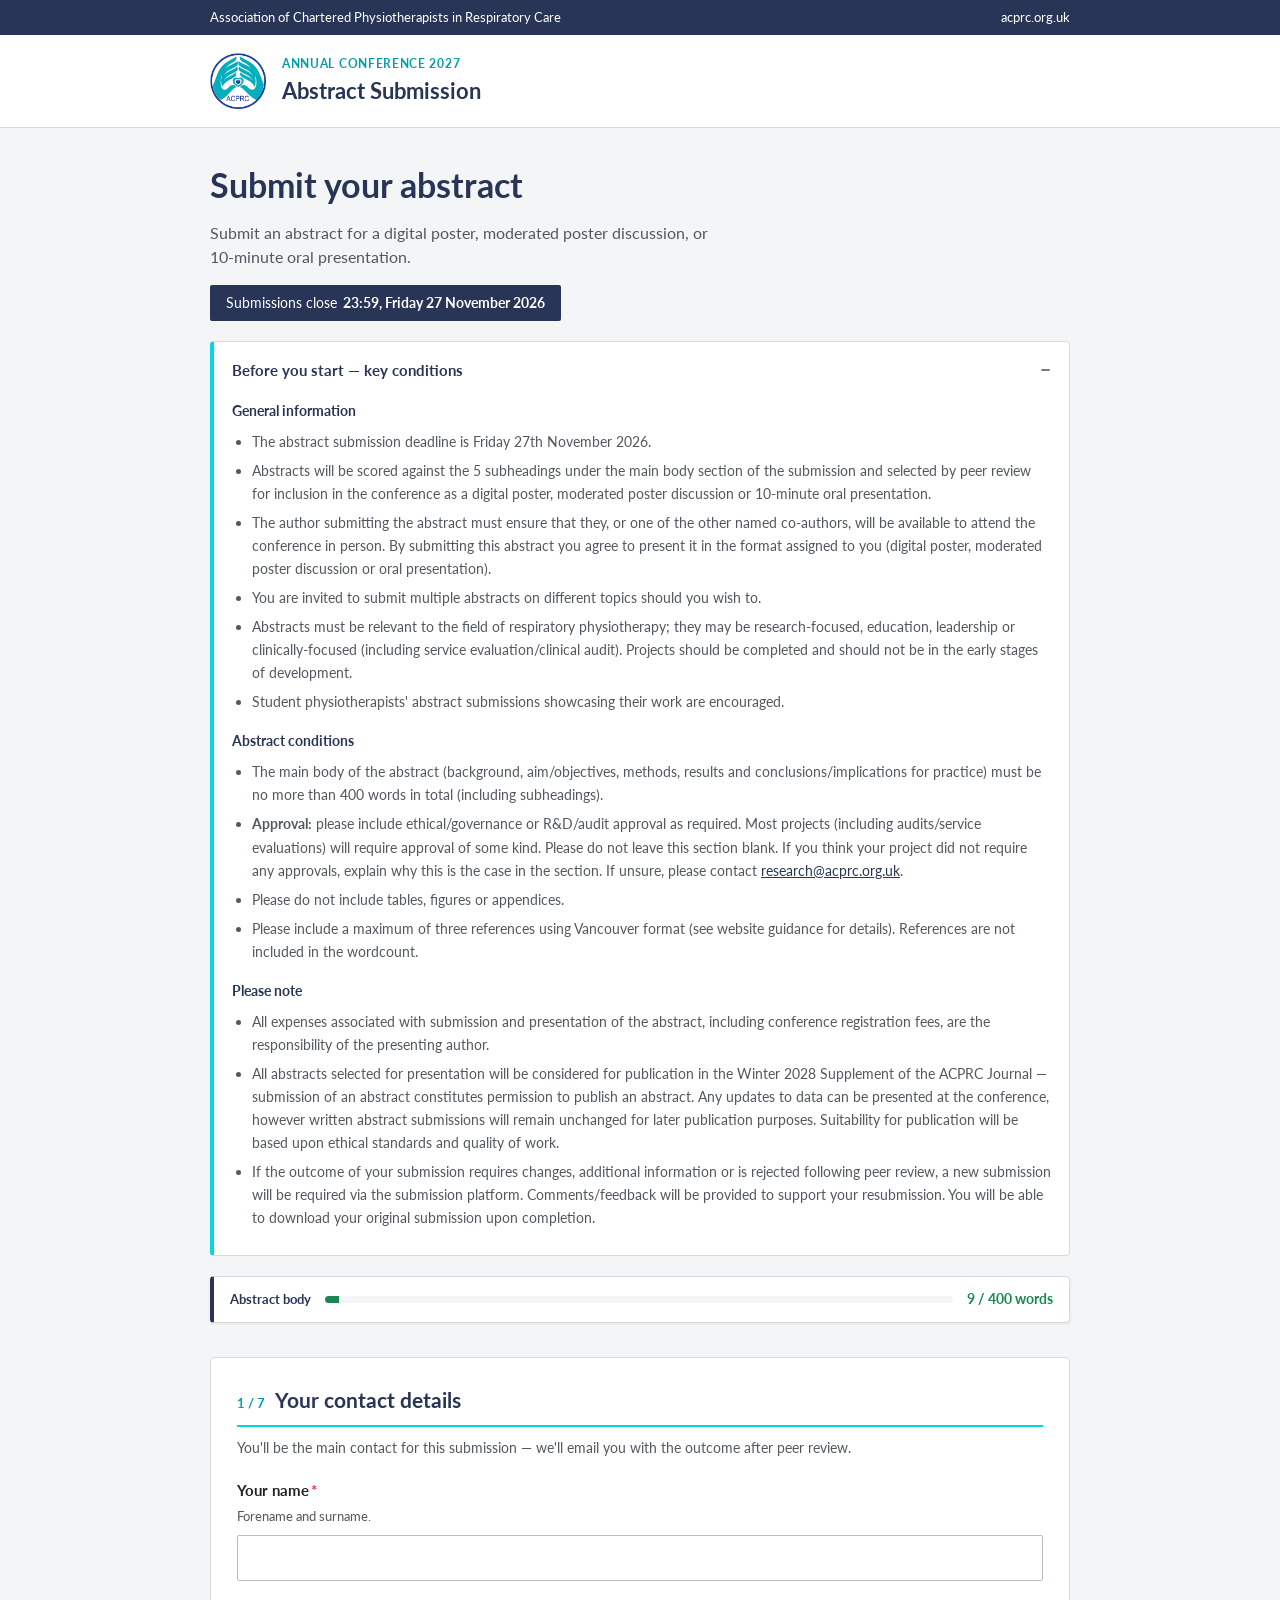
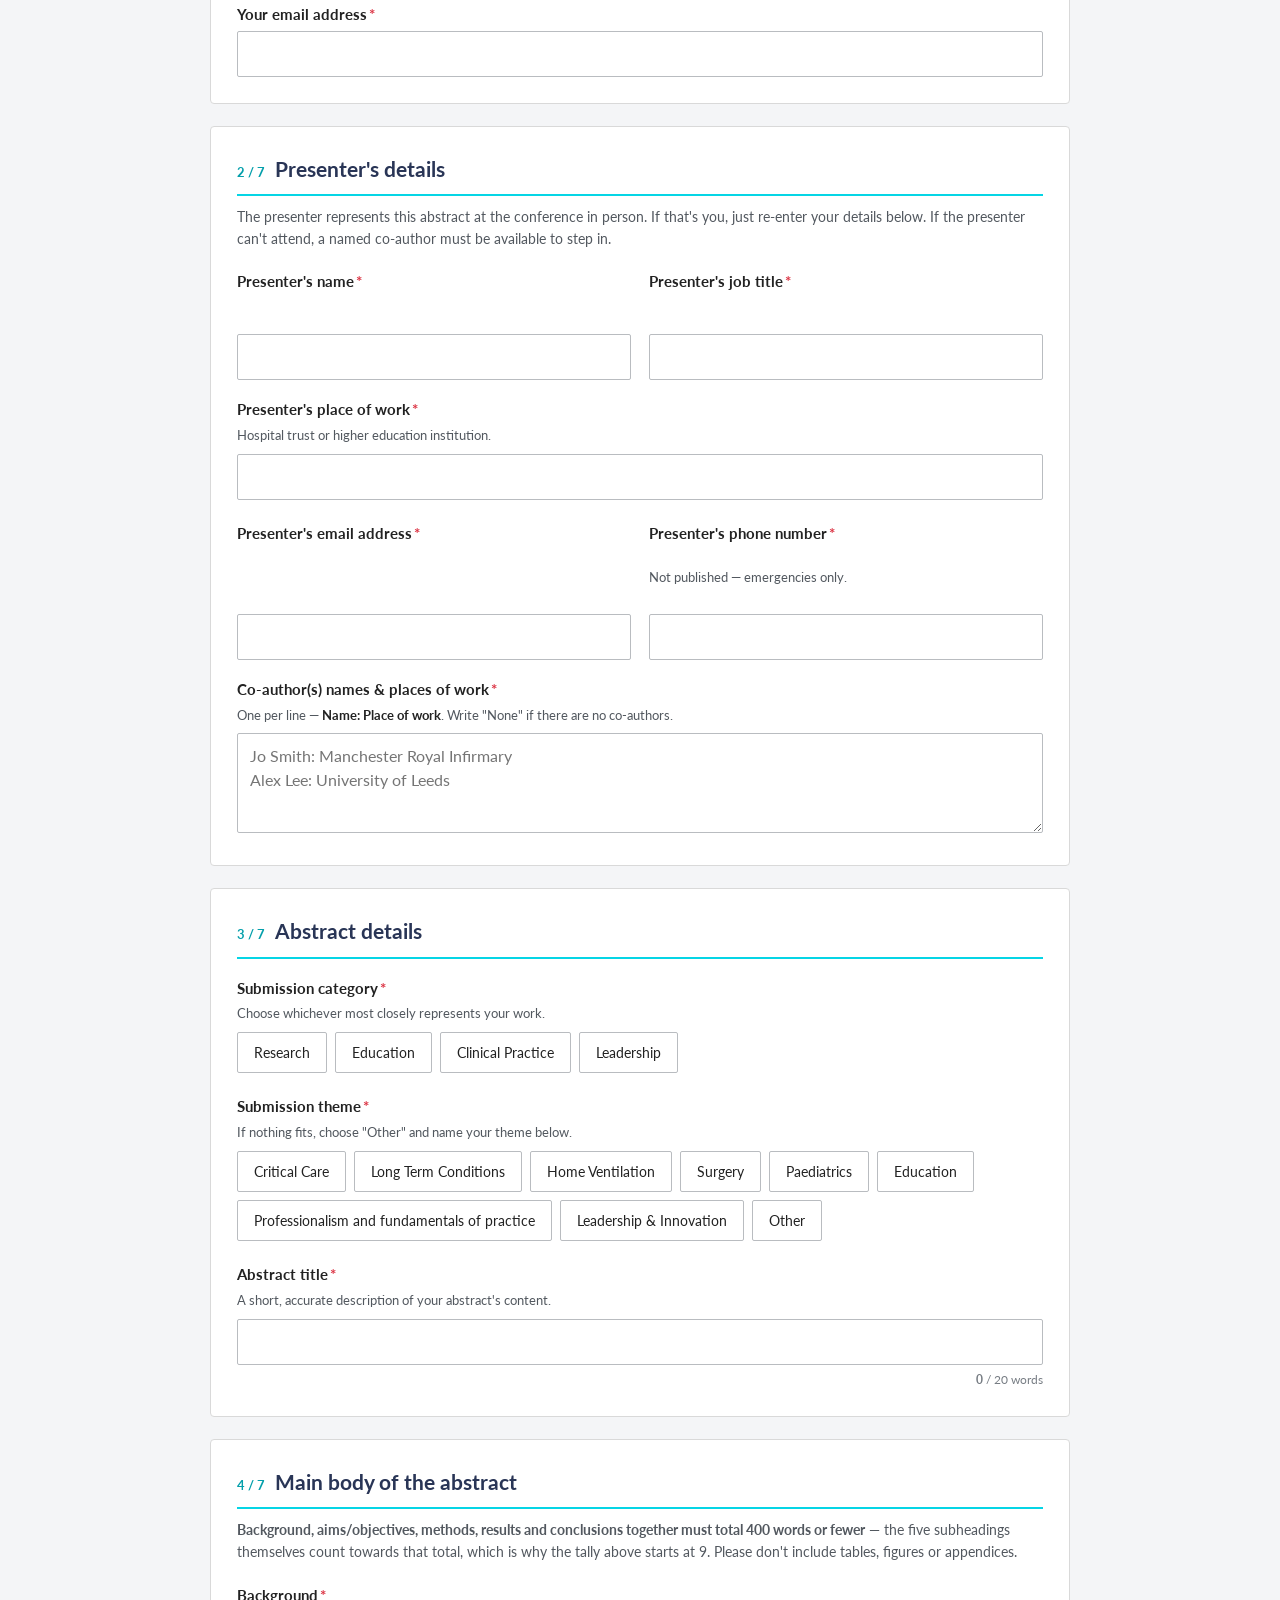
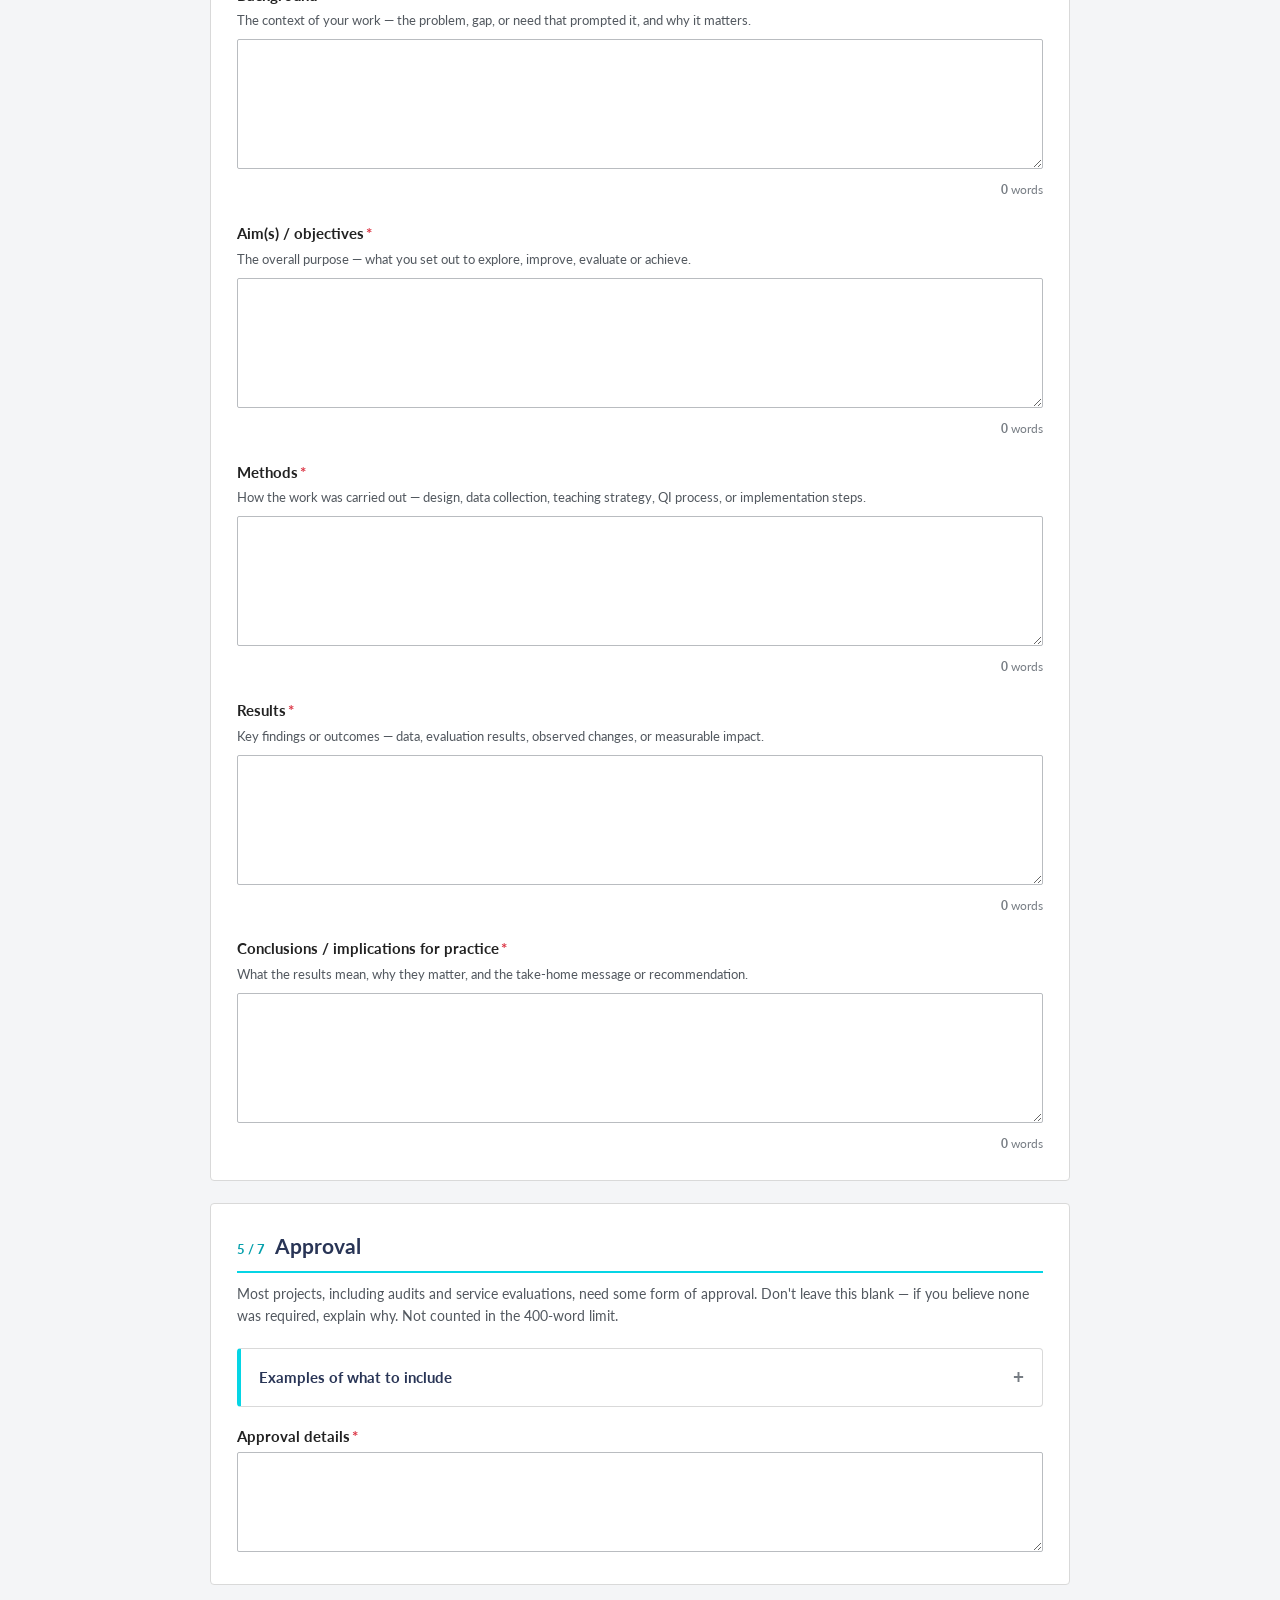
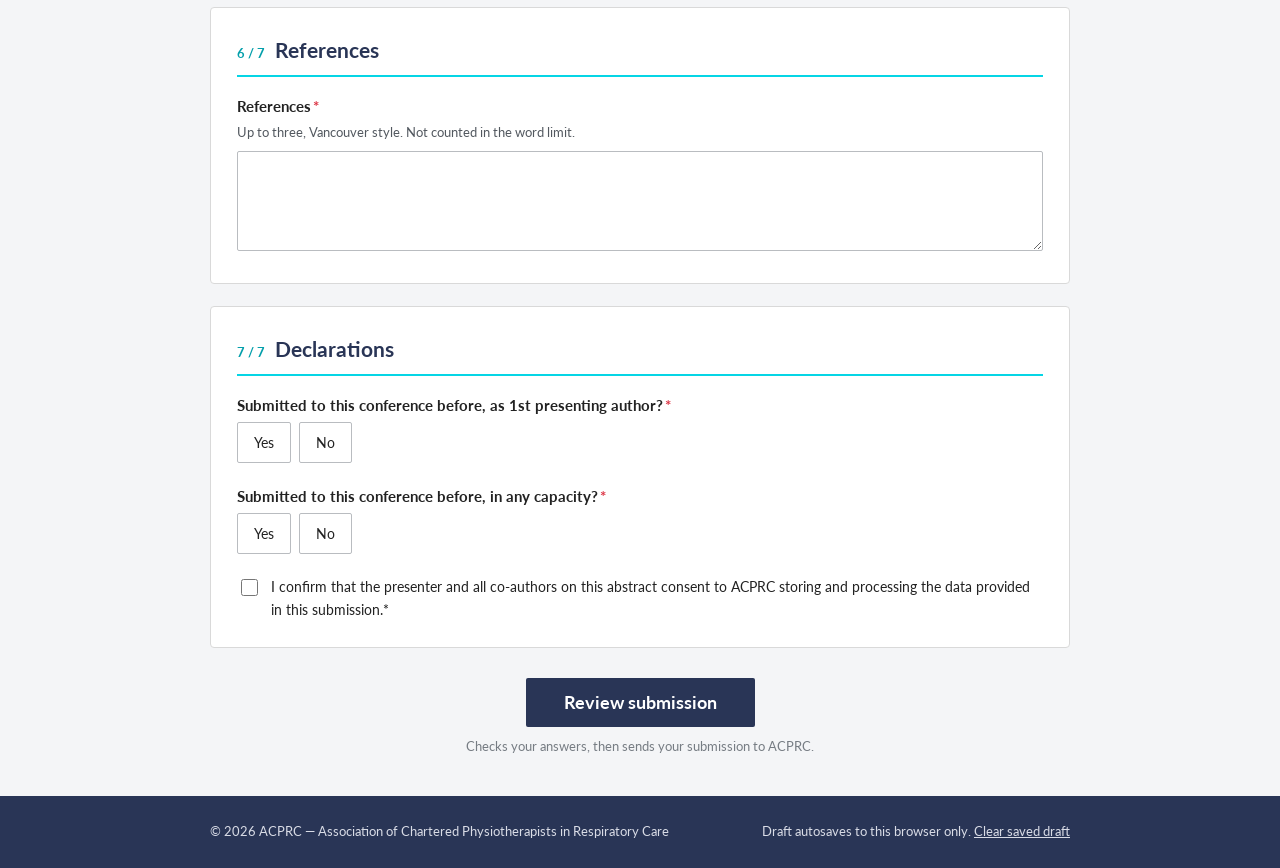
==== abstract/index.html @ 7d9727ee "Add multi-type submissions: award nominations alongside abstracts The committee decided to pilot the" ====
<!doctype html>
<html lang="en-GB">
<head>
  <meta charset="utf-8">
  <meta name="viewport" content="width=device-width, initial-scale=1">
  <title>Abstract Submission — ACPRC Annual Conference 2027</title>
  <meta name="description" content="Submit an abstract for the ACPRC Annual Conference 2027.">
  <link rel="icon" type="image/png" sizes="32x32" href="../assets/favicon-32.png">
  <link rel="icon" type="image/png" sizes="16x16" href="../assets/favicon-16.png">
  <link rel="preconnect" href="https://fonts.googleapis.com">
  <link rel="preconnect" href="https://fonts.gstatic.com" crossorigin>
  <link href="https://fonts.googleapis.com/css2?family=Lato:ital,wght@0,400;0,700;0,900;1,400&display=swap" rel="stylesheet">
  <link rel="stylesheet" href="../css/style.css">
</head>
<body>
  <a class="skip-link" href="#main">Skip to form</a>

  <div class="site-header__bar">
    <div class="site-header__bar-inner">
      <span>Association of Chartered Physiotherapists in Respiratory Care</span>
      <a href="https://www.acprc.org.uk/annual-conference/submission-details/abstract-submission/">acprc.org.uk</a>
    </div>
  </div>

  <header class="site-header">
    <div class="site-header-inner">
      <img src="../assets/logo.png" alt="ACPRC logo" width="56" height="56">
      <div class="site-header-titles">
        <p class="eyebrow">Annual Conference 2027</p>
        <h1>Abstract Submission</h1>
      </div>
    </div>
  </header>

  <main id="main">
    <div class="wrap">

      <div class="intro">
        <h2>Submit your abstract</h2>
        <p>Submit an abstract for a digital poster, moderated poster discussion, or 10‑minute oral presentation.</p>
        <span class="deadline-pill">Submissions close <b>23:59, Friday 27 November 2026</b></span>

        <details class="guidance" open>
          <summary>Before you start — key conditions</summary>
          <div class="guidance-body">
            <h4>General information</h4>
            <ul>
              <li>The abstract submission deadline is Friday 27th November 2026.</li>
              <li>Abstracts will be scored against the 5 subheadings under the main body section of the submission and selected by peer review for inclusion in the conference as a digital poster, moderated poster discussion or 10-minute oral presentation.</li>
              <li>The author submitting the abstract must ensure that they, or one of the other named co-authors, will be available to attend the conference in person. By submitting this abstract you agree to present it in the format assigned to you (digital poster, moderated poster discussion or oral presentation).</li>
              <li>You are invited to submit multiple abstracts on different topics should you wish to.</li>
              <li>Abstracts must be relevant to the field of respiratory physiotherapy; they may be research-focused, education, leadership or clinically-focused (including service evaluation/clinical audit). Projects should be completed and should not be in the early stages of development.</li>
              <li>Student physiotherapists' abstract submissions showcasing their work are encouraged.</li>
            </ul>

            <h4>Abstract conditions</h4>
            <ul>
              <li>The main body of the abstract (background, aim/objectives, methods, results and conclusions/implications for practice) must be no more than 400 words in total (including subheadings).</li>
              <li><strong>Approval:</strong> please include ethical/governance or R&amp;D/audit approval as required. Most projects (including audits/service evaluations) will require approval of some kind. Please do not leave this section blank. If you think your project did not require any approvals, explain why this is the case in the section. If unsure, please contact <a href="mailto:research@acprc.org.uk">research@acprc.org.uk</a>.</li>
              <li>Please do not include tables, figures or appendices.</li>
              <li>Please include a maximum of three references using Vancouver format (see website guidance for details). References are not included in the wordcount.</li>
            </ul>

            <h4>Please note</h4>
            <ul>
              <li>All expenses associated with submission and presentation of the abstract, including conference registration fees, are the responsibility of the presenting author.</li>
              <li>All abstracts selected for presentation will be considered for publication in the Winter 2028 Supplement of the ACPRC Journal — submission of an abstract constitutes permission to publish an abstract. Any updates to data can be presented at the conference, however written abstract submissions will remain unchanged for later publication purposes. Suitability for publication will be based upon ethical standards and quality of work.</li>
              <li>If the outcome of your submission requires changes, additional information or is rejected following peer review, a new submission will be required via the submission platform. Comments/feedback will be provided to support your resubmission. You will be able to download your original submission upon completion.</li>
            </ul>
          </div>
        </details>
      </div>

      <div class="budget-bar">
        <div class="budget-inner">
          <span class="budget-label">Abstract body</span>
          <div class="budget-track"><div class="budget-fill" id="budgetFill"></div></div>
          <span class="budget-count" id="budgetCount">0 / 400 words</span>
        </div>
      </div>

      <div class="form-error-banner" id="errorBanner">Please check the highlighted fields below before submitting.</div>

      <form id="abstractForm" novalidate>

        <div class="hp-field" aria-hidden="true">
          <label for="hp_website">Leave this field blank</label>
          <input type="text" id="hp_website" name="hp_website" tabindex="-1" autocomplete="off">
        </div>

        <!-- 1: Contact -->
        <section class="card">
          <div class="section-head"><span class="section-num">1 / 7</span><h2>Your contact details</h2></div>
          <p class="section-intro">You'll be the main contact for this submission — we'll email you with the outcome after peer review.</p>

          <div class="field">
            <label class="q" for="your_name">Your name<span class="req">*</span></label>
            <p class="hint">Forename and surname.</p>
            <input type="text" id="your_name" name="your_name" required autocomplete="name">
            <p class="err-msg">Enter your name.</p>
          </div>

          <div class="field">
            <label class="q" for="your_email">Your email address<span class="req">*</span></label>
            <input type="email" id="your_email" name="your_email" required autocomplete="email">
            <p class="err-msg">Enter a valid email address.</p>
          </div>

        </section>

        <!-- 2: Presenter -->
        <section class="card">
          <div class="section-head"><span class="section-num">2 / 7</span><h2>Presenter's details</h2></div>
          <p class="section-intro">The presenter represents this abstract at the conference in person. If that's you, just re-enter your details below. If the presenter can't attend, a named co-author must be available to step in.</p>

          <div class="field-row">
            <div class="field">
              <label class="q" for="presenter_name">Presenter's name<span class="req">*</span></label>
              <input type="text" id="presenter_name" name="presenter_name" required>
              <p class="err-msg">Enter the presenter's name.</p>
            </div>
            <div class="field">
              <label class="q" for="presenter_job_title">Presenter's job title<span class="req">*</span></label>
              <input type="text" id="presenter_job_title" name="presenter_job_title" required>
              <p class="err-msg">Enter a job title.</p>
            </div>
          </div>

          <div class="field">
            <label class="q" for="presenter_workplace">Presenter's place of work<span class="req">*</span></label>
            <p class="hint">Hospital trust or higher education institution.</p>
            <input type="text" id="presenter_workplace" name="presenter_workplace" required>
            <p class="err-msg">Enter a place of work.</p>
          </div>

          <div class="field-row">
            <div class="field">
              <label class="q" for="presenter_email">Presenter's email address<span class="req">*</span></label>
              <input type="email" id="presenter_email" name="presenter_email" required>
              <p class="err-msg">Enter a valid email address.</p>
            </div>
            <div class="field">
              <label class="q" for="presenter_phone">Presenter's phone number<span class="req">*</span></label>
              <p class="hint">Not published — emergencies only.</p>
              <input type="tel" id="presenter_phone" name="presenter_phone" required>
              <p class="err-msg">Enter a phone number.</p>
            </div>
          </div>

          <div class="field">
            <label class="q" for="co_authors">Co-author(s) names &amp; places of work<span class="req">*</span></label>
            <p class="hint">One per line — <em>Name: Place of work</em>. Write "None" if there are no co-authors.</p>
            <textarea id="co_authors" name="co_authors" required placeholder="Jo Smith: Manchester Royal Infirmary&#10;Alex Lee: University of Leeds"></textarea>
            <p class="err-msg">List co-authors, or write "None".</p>
          </div>
        </section>

        <!-- 3: Abstract details -->
        <section class="card">
          <div class="section-head"><span class="section-num">3 / 7</span><h2>Abstract details</h2></div>

          <div class="field">
            <label class="q">Submission category<span class="req">*</span></label>
            <p class="hint">Choose whichever most closely represents your work.</p>
            <div class="chip-grid" id="categoryGroup" role="radiogroup"></div>
            <p class="err-msg">Choose a category.</p>
          </div>

          <div class="field">
            <label class="q">Submission theme<span class="req">*</span></label>
            <p class="hint">If nothing fits, choose "Other" and name your theme below.</p>
            <div class="chip-grid" id="themeGroup" role="radiogroup"></div>
            <p class="err-msg">Choose a theme.</p>
          </div>

          <div class="field" id="otherThemeField" hidden>
            <label class="q" for="other_theme">Other theme<span class="req">*</span></label>
            <p class="hint">One or two words describing the relevant theme.</p>
            <input type="text" id="other_theme" name="other_theme">
            <p class="err-msg">Name the theme.</p>
          </div>

          <div class="field">
            <label class="q" for="abstract_title">Abstract title<span class="req">*</span></label>
            <p class="hint">A short, accurate description of your abstract's content.</p>
            <input type="text" id="abstract_title" name="abstract_title" required>
            <div class="counter-row"><span></span><span><span class="n" id="titleCount">0</span> / 20 words</span></div>
            <p class="err-msg">Enter a title of 20 words or fewer.</p>
          </div>
        </section>

        <!-- 4: Main body -->
        <section class="card">
          <div class="section-head"><span class="section-num">4 / 7</span><h2>Main body of the abstract</h2></div>
          <p class="section-intro"><strong>Background, aims/objectives, methods, results and conclusions together must total 400 words or fewer</strong> — the five subheadings themselves count towards that total, which is why the tally above starts at 9. Please don't include tables, figures or appendices.</p>

          <div class="field">
            <label class="q" for="background">Background<span class="req">*</span></label>
            <p class="hint">The context of your work — the problem, gap, or need that prompted it, and why it matters.</p>
            <textarea class="long body-field" id="background" name="background" required></textarea>
            <div class="counter-row"><span></span><span><span class="n" id="count_background">0</span> words</span></div>
            <p class="err-msg">Enter some background.</p>
          </div>

          <div class="field">
            <label class="q" for="aims">Aim(s) / objectives<span class="req">*</span></label>
            <p class="hint">The overall purpose — what you set out to explore, improve, evaluate or achieve.</p>
            <textarea class="long body-field" id="aims" name="aims" required></textarea>
            <div class="counter-row"><span></span><span><span class="n" id="count_aims">0</span> words</span></div>
            <p class="err-msg">Enter your aims or objectives.</p>
          </div>

          <div class="field">
            <label class="q" for="methods">Methods<span class="req">*</span></label>
            <p class="hint">How the work was carried out — design, data collection, teaching strategy, QI process, or implementation steps.</p>
            <textarea class="long body-field" id="methods" name="methods" required></textarea>
            <div class="counter-row"><span></span><span><span class="n" id="count_methods">0</span> words</span></div>
            <p class="err-msg">Describe your methods.</p>
          </div>

          <div class="field">
            <label class="q" for="results">Results<span class="req">*</span></label>
            <p class="hint">Key findings or outcomes — data, evaluation results, observed changes, or measurable impact.</p>
            <textarea class="long body-field" id="results" name="results" required></textarea>
            <div class="counter-row"><span></span><span><span class="n" id="count_results">0</span> words</span></div>
            <p class="err-msg">Enter your results.</p>
          </div>

          <div class="field">
            <label class="q" for="conclusions">Conclusions / implications for practice<span class="req">*</span></label>
            <p class="hint">What the results mean, why they matter, and the take-home message or recommendation.</p>
            <textarea class="long body-field" id="conclusions" name="conclusions" required></textarea>
            <div class="counter-row"><span></span><span><span class="n" id="count_conclusions">0</span> words</span></div>
            <p class="err-msg">Enter your conclusions.</p>
          </div>
        </section>

        <!-- 5: Approval -->
        <section class="card">
          <div class="section-head"><span class="section-num">5 / 7</span><h2>Approval</h2></div>
          <p class="section-intro">Most projects, including audits and service evaluations, need some form of approval. Don't leave this blank — if you believe none was required, explain why. Not counted in the 400-word limit.</p>

          <details class="guidance" style="margin-bottom:18px;">
            <summary>Examples of what to include</summary>
            <div class="guidance-body">
              <p><strong>Ethical / governance:</strong> name the approving committee or institution, the approval reference number, and the date — e.g. "Ethical approval was obtained from [Committee/Institution], approval number [XXXX], on [DD/MM/YYYY]."</p>
              <p><strong>R&amp;D / audit:</strong> name the NHS Trust or R&amp;D/audit department, registration reference, and date — e.g. "This project was registered with [Trust/Department], registration number [XXXX], on [DD/MM/YYYY]."</p>
              <p><strong>Other / none required:</strong> describe whatever approval or registration was in place, or explain why none was needed.</p>
            </div>
          </details>

          <div class="field">
            <label class="q" for="approval_details">Approval details<span class="req">*</span></label>
            <textarea id="approval_details" name="approval_details" required></textarea>
            <p class="err-msg">Enter approval details, or explain why none was required.</p>
          </div>
        </section>

        <!-- 6: References -->
        <section class="card">
          <div class="section-head"><span class="section-num">6 / 7</span><h2>References</h2></div>
          <div class="field">
            <label class="q" for="references">References<span class="req">*</span></label>
            <p class="hint">Up to three, Vancouver style. Not counted in the word limit.</p>
            <textarea id="references" name="references" required></textarea>
            <p class="err-msg">Add at least one reference, or write "None".</p>
          </div>
        </section>

        <!-- 7: Declarations -->
        <section class="card">
          <div class="section-head"><span class="section-num">7 / 7</span><h2>Declarations</h2></div>

          <div class="field">
            <label class="q">Submitted to this conference before, as 1st presenting author?<span class="req">*</span></label>
            <div class="yn-row chip-grid" id="prevFirstAuthorGroup" role="radiogroup"></div>
            <p class="err-msg">Choose an answer.</p>
          </div>

          <div class="field">
            <label class="q">Submitted to this conference before, in any capacity?<span class="req">*</span></label>
            <div class="yn-row chip-grid" id="prevAnyGroup" role="radiogroup"></div>
            <p class="err-msg">Choose an answer.</p>
          </div>

          <div class="field">
            <label class="check" for="consent">
              <input type="checkbox" id="consent" name="consent" required>
              <span>I confirm that the presenter and all co-authors on this abstract consent to ACPRC storing and processing the data provided in this submission.<span class="req">*</span></span>
            </label>
            <p class="err-msg">Consent is required to submit.</p>
          </div>
        </section>

        <div class="submit-zone">
          <button type="submit" class="submit">Review submission</button>
          <p class="submit-note">Checks your answers, then sends your submission to ACPRC.</p>
        </div>
      </form>

      <div class="confirm" id="confirmPanel">
        <h2>Submitted</h2>
        <p>Thank you — your abstract has been submitted. ACPRC will email you with the outcome after peer review.</p>
        <dl id="confirmSummary"></dl>
      </div>

    </div>
  </main>

  <footer class="site-footer">
    <div class="site-footer-inner">
      <span>&copy; <span id="year"></span> ACPRC — Association of Chartered Physiotherapists in Respiratory Care</span>
      <span>Draft autosaves to this browser only. <button type="button" class="reset-link" id="clearDraft">Clear saved draft</button></span>
    </div>
  </footer>

  <div class="toast" id="toast">Draft saved</div>

  <script>document.getElementById("year").textContent = new Date().getFullYear();</script>
  <script type="module" src="../js/abstract-form.js"></script>
</body>
</html>
---- css/style.css ----
/* ==========================================================================
   ACPRC Abstract Submission — stylesheet
   Brand tokens taken from acprc.org.uk (main.min.css): navy #293556,
   cyan accent #05d5e5, Lato typeface, sharp 2px corners.
   ========================================================================== */

:root {
  --navy: #293556;
  --navy-dark: #1b2238;
  --cyan: #05d5e5;
  --cyan-dark: #049fab;
  --cyan-light: #5ce4ee;

  --ink: #222222;
  --ink-soft: #52585f;
  --ink-faint: #767c83;
  --border: #d9d9d9;
  --border-strong: #b9bcc0;
  --bg: #ffffff;
  --bg-tint: #f4f5f7;

  --danger: #dc3545;
  --danger-bg: #fbeaec;
  --warning: #a97300;
  --warning-bg: #fff6e0;
  --success: #198754;
  --success-bg: #e9f6ee;

  --radius: 2px;
  --radius-lg: 4px;
  --font: "Lato", -apple-system, BlinkMacSystemFont, "Segoe UI", Arial, sans-serif;
}

*,
*::before,
*::after {
  box-sizing: border-box;
}

html {
  color-scheme: light;
}

body {
  margin: 0;
  background: var(--bg-tint);
  color: var(--ink);
  font-family: var(--font);
  font-size: 16px;
  line-height: 1.5;
  -webkit-font-smoothing: antialiased;
}

img {
  max-width: 100%;
  display: block;
}

a {
  color: var(--navy);
}

.visually-hidden {
  position: absolute;
  width: 1px;
  height: 1px;
  overflow: hidden;
  clip: rect(0 0 0 0);
  white-space: nowrap;
}

[hidden] {
  display: none !important;
}

/* ---------- Skip link ---------- */
.skip-link {
  position: absolute;
  left: -999px;
  top: 0;
  background: var(--navy);
  color: #fff;
  padding: 10px 16px;
  z-index: 100;
}
.skip-link:focus {
  left: 8px;
  top: 8px;
}

/* ---------- Header (mirrors acprc.org.uk header bar + navbar) ---------- */
.site-header__bar {
  background: var(--navy);
  color: #fff;
}
.site-header__bar-inner {
  max-width: 900px;
  margin: 0 auto;
  padding: 8px 20px;
  display: flex;
  justify-content: space-between;
  align-items: center;
  font-size: 0.8rem;
}
.site-header__bar a {
  color: #fff;
  text-decoration: none;
}
.site-header__bar a:hover {
  text-decoration: underline;
}

.site-header {
  background: var(--bg);
  border-bottom: 1px solid var(--border);
}
.site-header-inner {
  max-width: 900px;
  margin: 0 auto;
  padding: 18px 20px;
  display: flex;
  align-items: center;
  gap: 16px;
}
.site-header-inner img {
  width: 56px;
  height: 56px;
  flex: 0 0 auto;
}
.site-header-titles p.eyebrow {
  margin: 0;
  font-size: 0.72rem;
  letter-spacing: 0.06em;
  text-transform: uppercase;
  color: var(--cyan-dark);
  font-weight: 700;
}
.site-header-titles h1 {
  margin: 2px 0 0;
  font-size: 1.4rem;
  font-weight: 700;
  color: var(--navy);
}

/* ---------- Page intro ---------- */
.wrap {
  max-width: 900px;
  margin: 0 auto;
  padding: 0 20px;
}

.intro {
  padding: 32px 0 8px;
}
.intro h2 {
  font-family: var(--font);
  font-weight: 700;
  font-size: clamp(1.6rem, 4.5vw, 2.1rem);
  color: var(--navy);
  margin: 0 0 10px;
}
.intro p {
  color: var(--ink-soft);
  max-width: 62ch;
  margin: 0 0 16px;
}

.deadline-pill {
  display: inline-flex;
  align-items: baseline;
  gap: 6px;
  background: var(--navy);
  color: #fff;
  border-radius: var(--radius);
  padding: 8px 16px;
  font-size: 0.85rem;
}
.deadline-pill b {
  font-weight: 700;
}

details.guidance {
  margin-top: 20px;
  background: var(--bg);
  border: 1px solid var(--border);
  border-radius: var(--radius-lg);
  border-left: 4px solid var(--cyan);
}
details.guidance summary {
  cursor: pointer;
  padding: 14px 18px;
  font-weight: 700;
  color: var(--navy);
  font-size: 0.95rem;
  list-style: none;
  display: flex;
  align-items: center;
  justify-content: space-between;
}
details.guidance summary::-webkit-details-marker {
  display: none;
}
details.guidance summary::after {
  content: "+";
  font-size: 1.2rem;
  color: var(--ink-faint);
}
details.guidance[open] summary::after {
  content: "\2212";
}
.guidance-body {
  padding: 0 18px 18px;
  font-size: 0.9rem;
  color: var(--ink-soft);
  line-height: 1.6;
}
.guidance-body h4 {
  margin: 16px 0 6px;
  color: var(--navy);
  font-size: 0.9rem;
  font-weight: 700;
}
.guidance-body h4:first-child {
  margin-top: 0;
}
.guidance-body ul {
  margin: 8px 0;
  padding-left: 20px;
}
.guidance-body li {
  margin-bottom: 6px;
}
.guidance-body p {
  margin: 0 0 10px;
}
.guidance-body p:last-child {
  margin-bottom: 0;
}

/* ---------- sticky word budget ---------- */
.budget-bar {
  position: sticky;
  top: 0;
  z-index: 20;
  background: var(--bg-tint);
  padding: 12px 0;
}
.budget-inner {
  background: var(--bg);
  border: 1px solid var(--border);
  border-left: 4px solid var(--navy);
  border-radius: var(--radius-lg);
  padding: 12px 16px;
  display: flex;
  align-items: center;
  gap: 14px;
  box-shadow: 0 1px 3px rgba(41, 53, 86, 0.08);
}
.budget-label {
  font-size: 0.82rem;
  font-weight: 700;
  color: var(--navy);
  flex: 0 0 auto;
}
.budget-track {
  flex: 1 1 auto;
  height: 7px;
  border-radius: 999px;
  background: var(--bg-tint);
  overflow: hidden;
}
.budget-fill {
  height: 100%;
  width: 0%;
  background: var(--success);
  transition: width 0.15s ease, background 0.15s ease;
}
.budget-count {
  font-size: 0.85rem;
  font-weight: 700;
  font-variant-numeric: tabular-nums;
  color: var(--success);
  flex: 0 0 auto;
  white-space: nowrap;
}
.budget-count.warn {
  color: var(--warning);
}
.budget-count.danger {
  color: var(--danger);
}
.budget-fill.warn {
  background: var(--warning);
}
.budget-fill.danger {
  background: var(--danger);
}

/* ---------- form error banner ---------- */
.form-error-banner {
  display: none;
  background: var(--danger-bg);
  color: var(--danger);
  border: 1px solid var(--danger);
  border-radius: var(--radius-lg);
  padding: 14px 18px;
  font-size: 0.9rem;
  margin: 16px 0;
  font-weight: 700;
}
.form-error-banner.show {
  display: block;
}

/* ---------- sections ---------- */
section.card {
  background: var(--bg);
  border: 1px solid var(--border);
  border-radius: var(--radius-lg);
  padding: 26px;
  margin: 22px 0;
}
.section-head {
  display: flex;
  align-items: baseline;
  gap: 10px;
  margin-bottom: 4px;
  border-bottom: 2px solid var(--cyan);
  padding-bottom: 10px;
  margin-bottom: 18px;
}
.section-num {
  font-size: 0.8rem;
  font-weight: 700;
  color: var(--cyan-dark);
}
.section-head h2 {
  font-weight: 700;
  font-size: 1.3rem;
  margin: 0;
  color: var(--navy);
}
.section-intro {
  color: var(--ink-soft);
  font-size: 0.9rem;
  margin: -8px 0 20px;
  line-height: 1.55;
}

.field {
  margin-bottom: 22px;
}
.field:last-child {
  margin-bottom: 0;
}
.field-row {
  display: grid;
  grid-template-columns: repeat(auto-fit, minmax(220px, 1fr));
  grid-template-rows: auto auto auto auto;
  gap: 18px;
}
.field-row .field {
  display: grid;
  grid-template-rows: subgrid;
  grid-row: 1 / 5;
  margin-bottom: 0;
}
.field-row .field label.q {
  grid-row: 1;
}
.field-row .field .hint {
  grid-row: 2;
  align-self: start;
}
.field-row .field input,
.field-row .field textarea,
.field-row .field select {
  grid-row: 3;
  align-self: start;
}
.field-row .field .err-msg {
  grid-row: 4;
  align-self: start;
}

label.q {
  display: block;
  font-weight: 700;
  font-size: 0.95rem;
  margin-bottom: 5px;
  color: var(--ink);
}
label.q .req {
  color: var(--danger);
  margin-left: 2px;
}
.hint {
  font-size: 0.83rem;
  color: var(--ink-soft);
  margin: 0 0 8px;
  line-height: 1.5;
}
.hint em {
  font-style: normal;
  color: var(--ink);
  font-weight: 700;
}

input[type="text"],
input[type="email"],
input[type="tel"],
input[type="date"],
textarea {
  width: 100%;
  font-family: var(--font);
  font-size: 1rem;
  color: var(--ink);
  background: var(--bg);
  border: 1px solid var(--border-strong);
  border-radius: var(--radius);
  padding: 10px 12px;
  line-height: 1.5;
}
textarea {
  resize: vertical;
  min-height: 100px;
  font-family: var(--font);
}
textarea.long {
  min-height: 130px;
}
input:focus-visible,
textarea:focus-visible {
  outline: 3px solid var(--cyan);
  outline-offset: 0;
  border-color: var(--navy);
}
input.invalid,
textarea.invalid {
  border-color: var(--danger);
  background: var(--danger-bg);
}

.counter-row {
  display: flex;
  justify-content: space-between;
  margin-top: 6px;
  font-size: 0.78rem;
  color: var(--ink-faint);
}
.counter-row .n {
  font-variant-numeric: tabular-nums;
  font-weight: 700;
}
.counter-row .n.warn {
  color: var(--warning);
}
.counter-row .n.danger {
  color: var(--danger);
}

.err-msg {
  display: none;
  font-size: 0.83rem;
  color: var(--danger);
  margin-top: 6px;
  font-weight: 700;
}
.err-msg.show {
  display: block;
}

/* chip radios */
.chip-grid {
  display: flex;
  flex-wrap: wrap;
  align-items: flex-start;
  gap: 8px;
}
.chip-grid > span {
  position: relative;
  display: inline-flex;
}
.chip-grid input {
  position: absolute;
  top: 0;
  left: 0;
  opacity: 0;
  width: 100%;
  height: 100%;
  margin: 0;
  cursor: pointer;
}
.chip-grid label {
  cursor: pointer;
  padding: 9px 16px;
  border: 1px solid var(--border-strong);
  border-radius: var(--radius);
  font-size: 0.88rem;
  background: var(--bg);
  transition: background 0.1s, border-color 0.1s, color 0.1s;
}
.chip-grid input:checked + label {
  background: var(--navy);
  border-color: var(--navy);
  color: #fff;
  font-weight: 700;
}
.chip-grid input:focus-visible + label {
  outline: 3px solid var(--cyan);
  outline-offset: 1px;
}
.chip-grid.invalid label {
  border-color: var(--danger);
}

.yn-row {
  display: flex;
  gap: 8px;
}

label.check {
  display: flex;
  align-items: flex-start;
  gap: 10px;
  font-size: 0.9rem;
  line-height: 1.55;
  cursor: pointer;
}
label.check input {
  margin-top: 3px;
  flex: 0 0 auto;
  width: 17px;
  height: 17px;
  accent-color: var(--navy);
}

/* ---------- submit ---------- */
.submit-zone {
  margin: 30px 0 18px;
  text-align: center;
}
button.submit {
  font-family: var(--font);
  font-size: 1.1rem;
  font-weight: 700;
  color: #fff;
  background: var(--navy);
  border: none;
  border-radius: var(--radius);
  padding: 14px 38px;
  cursor: pointer;
}
button.submit:hover {
  background: var(--navy-dark);
}
button.submit:focus-visible {
  outline: 3px solid var(--cyan);
  outline-offset: 2px;
}
.submit-note {
  font-size: 0.8rem;
  color: var(--ink-faint);
  margin-top: 10px;
}

.confirm {
  display: none;
  background: var(--success-bg);
  border: 1px solid var(--success);
  border-left: 4px solid var(--success);
  border-radius: var(--radius-lg);
  padding: 24px 26px;
  margin: 20px 0 40px;
}
.confirm.show {
  display: block;
}
.confirm h2 {
  color: var(--success);
  margin: 0 0 8px;
  font-size: 1.25rem;
  font-weight: 700;
}
.confirm p {
  font-size: 0.9rem;
  color: var(--ink-soft);
  margin: 0 0 4px;
}
.confirm dl {
  margin: 16px 0 0;
  font-size: 0.85rem;
  display: grid;
  grid-template-columns: auto 1fr;
  gap: 7px 16px;
}
.confirm dt {
  color: var(--ink-faint);
  font-weight: 700;
}
.confirm dd {
  margin: 0;
}

.toast {
  position: fixed;
  bottom: 18px;
  left: 50%;
  transform: translateX(-50%) translateY(12px);
  background: var(--navy);
  color: #fff;
  font-size: 0.82rem;
  padding: 9px 18px;
  border-radius: var(--radius);
  opacity: 0;
  pointer-events: none;
  transition: opacity 0.2s, transform 0.2s;
  z-index: 30;
}
.toast.show {
  opacity: 1;
  transform: translateX(-50%) translateY(0);
}

/* ---------- footer (mirrors acprc.org.uk navy footer) ---------- */
.site-footer {
  background: var(--navy);
  color: #d9dce6;
  margin-top: 40px;
}
.site-footer-inner {
  max-width: 900px;
  margin: 0 auto;
  padding: 26px 20px;
  font-size: 0.82rem;
  display: flex;
  justify-content: space-between;
  flex-wrap: wrap;
  gap: 10px;
}
.site-footer a {
  color: #fff;
}
.reset-link {
  background: none;
  border: none;
  color: #d9dce6;
  text-decoration: underline;
  font-size: 0.82rem;
  cursor: pointer;
  font-family: inherit;
  padding: 0;
}

@media (max-width: 560px) {
  .site-footer-inner {
    flex-direction: column;
  }
}

/* spam honeypot — off-screen, not display:none (some bots skip hidden fields) */
.hp-field {
  position: absolute;
  left: -9999px;
  width: 1px;
  height: 1px;
  overflow: hidden;
}

/* ---------- landing page: submission type chooser ---------- */
.type-card-grid {
  display: grid;
  grid-template-columns: repeat(auto-fit, minmax(260px, 1fr));
  gap: 20px;
  margin: 26px 0;
}
.type-card {
  display: block;
  background: var(--bg);
  border: 1px solid var(--border);
  border-radius: var(--radius-lg);
  border-top: 4px solid var(--cyan);
  padding: 30px 26px;
  text-decoration: none;
  color: inherit;
  transition: border-color 0.15s ease, box-shadow 0.15s ease, transform 0.15s ease;
}
.type-card:hover,
.type-card:focus-visible {
  border-color: var(--navy);
  box-shadow: 0 6px 18px rgba(41, 53, 86, 0.14);
  transform: translateY(-2px);
}
.type-card:focus-visible {
  outline: 3px solid var(--cyan);
  outline-offset: 2px;
}
.type-card h2 {
  color: var(--navy);
  font-size: 1.4rem;
  margin: 0 0 10px;
}
.type-card p {
  color: var(--ink-soft);
  line-height: 1.55;
  margin: 0 0 20px;
}
.type-card .type-card-cta {
  display: inline-flex;
  align-items: center;
  gap: 8px;
  font-weight: 700;
  font-size: 1.05rem;
  color: var(--navy);
}
.type-card .type-card-cta::after {
  content: "\2192";
  font-size: 1.2rem;
  transition: transform 0.15s ease;
}
.type-card:hover .type-card-cta::after,
.type-card:focus-visible .type-card-cta::after {
  transform: translateX(4px);
}
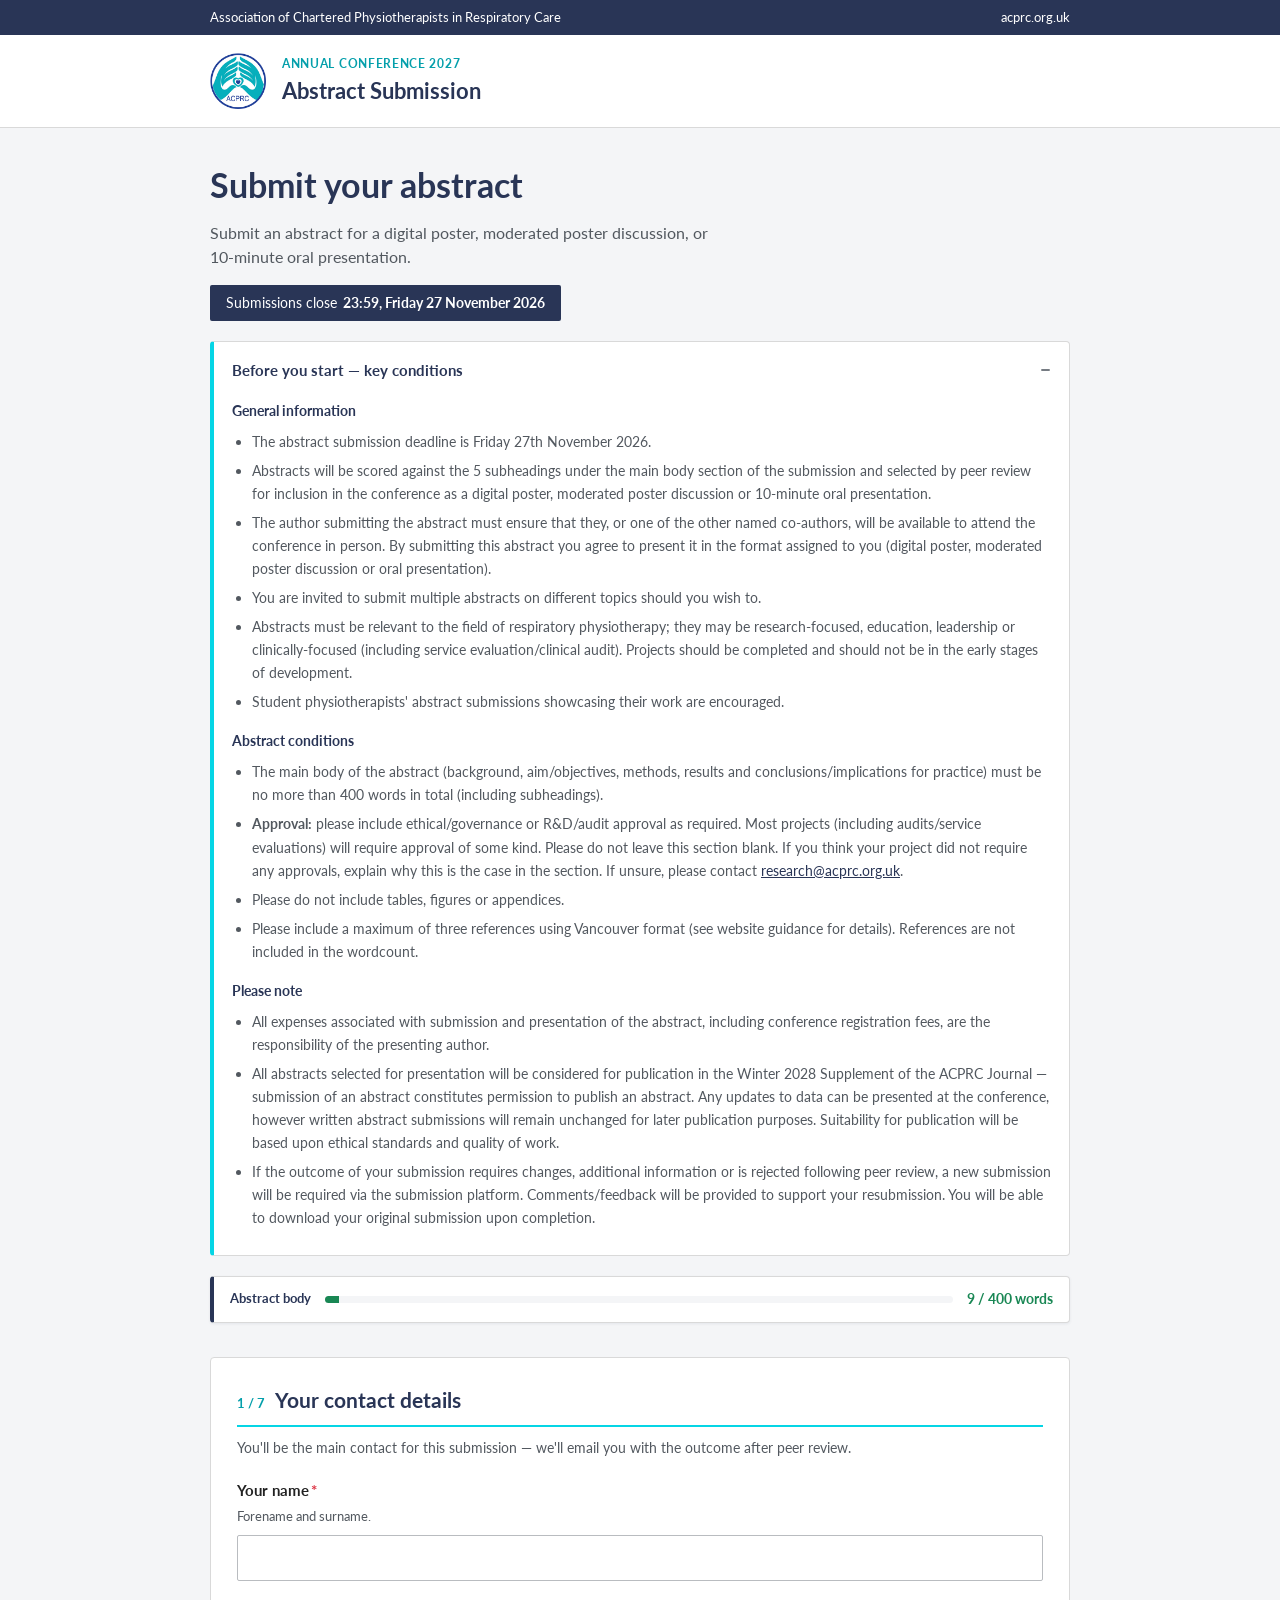
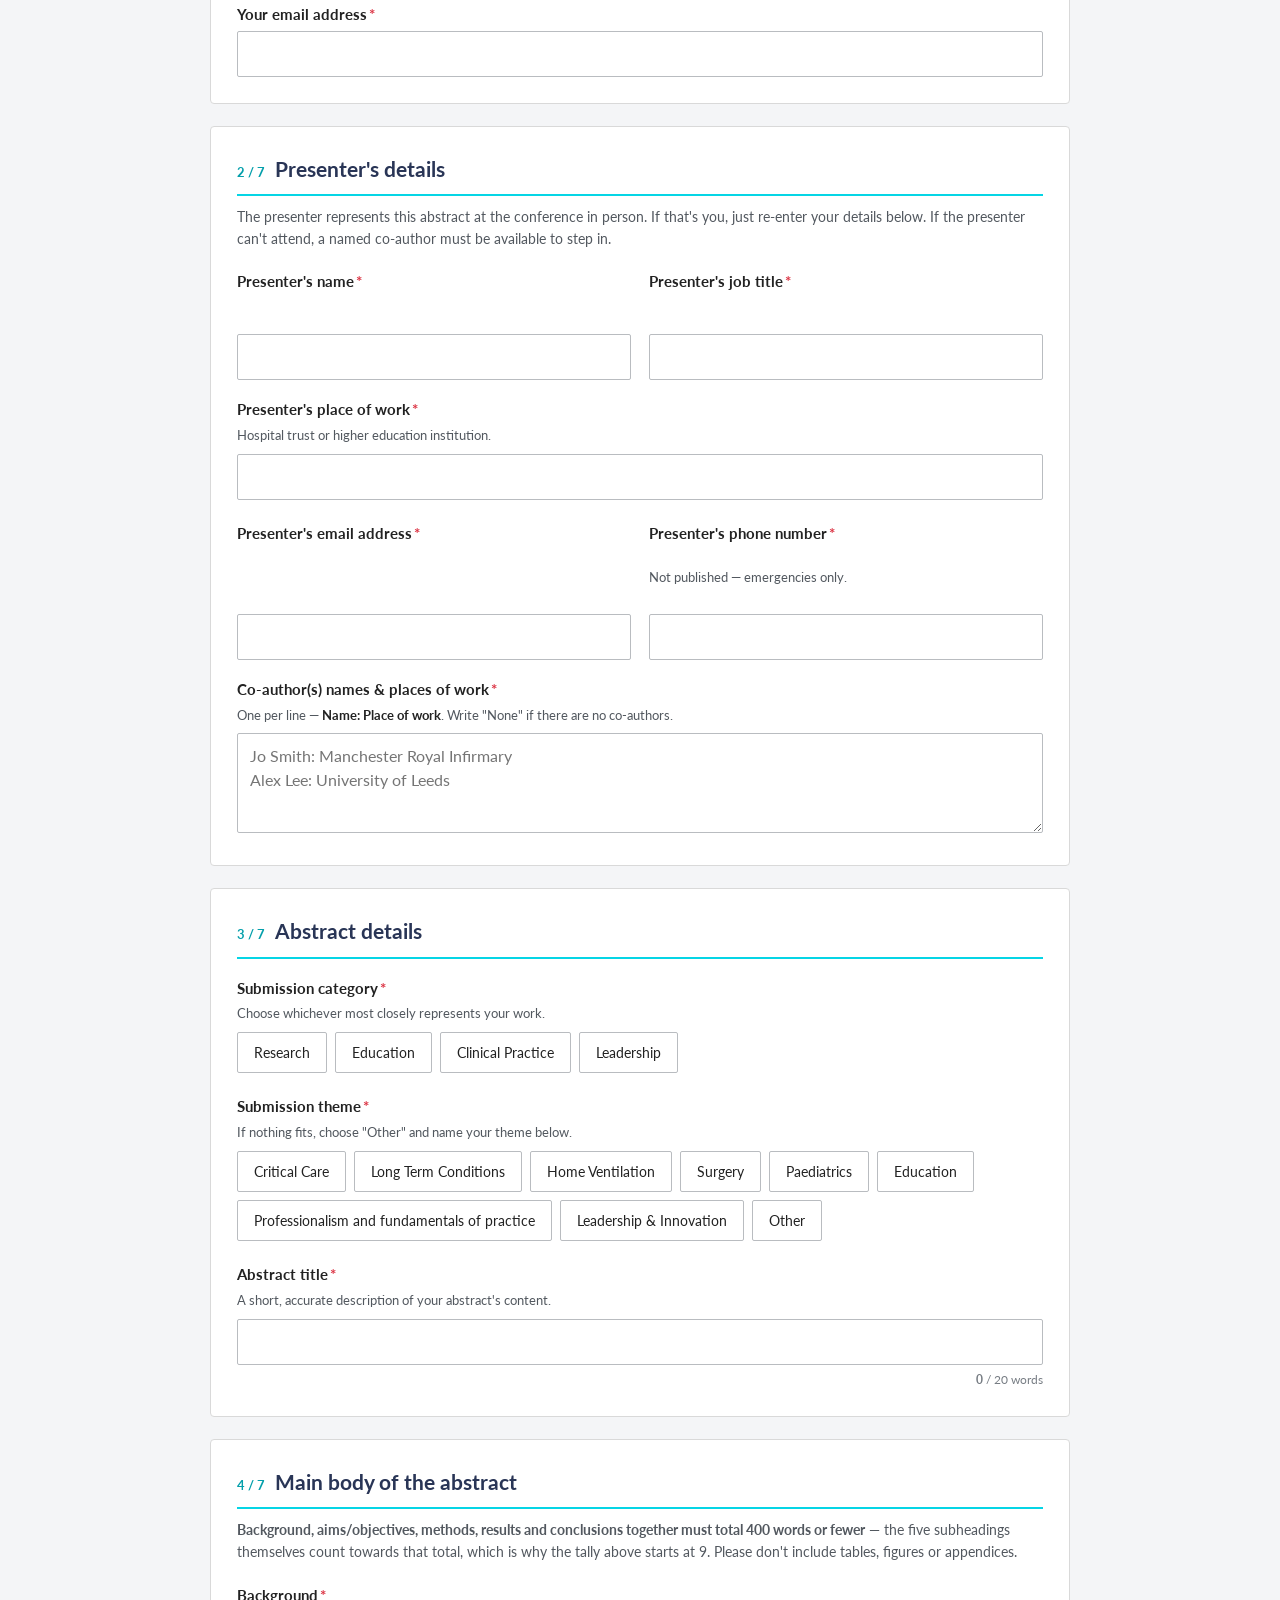
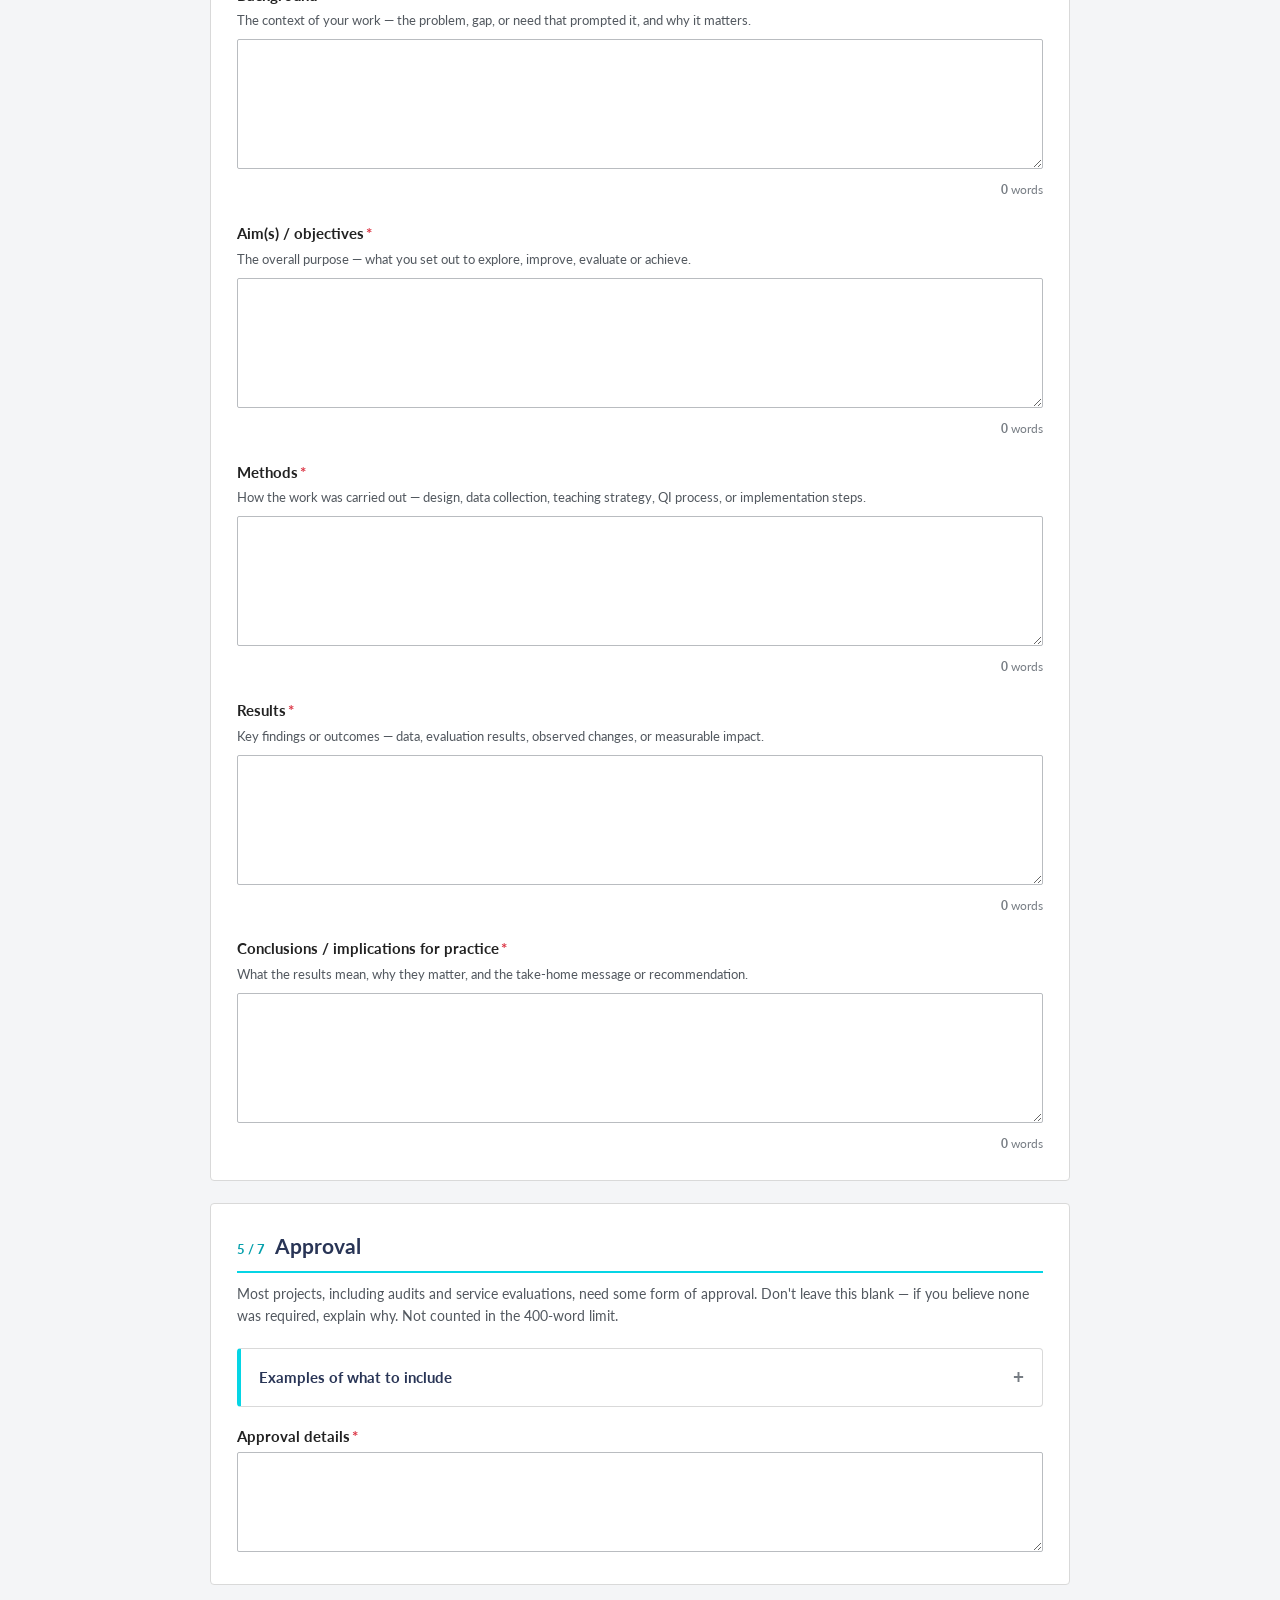
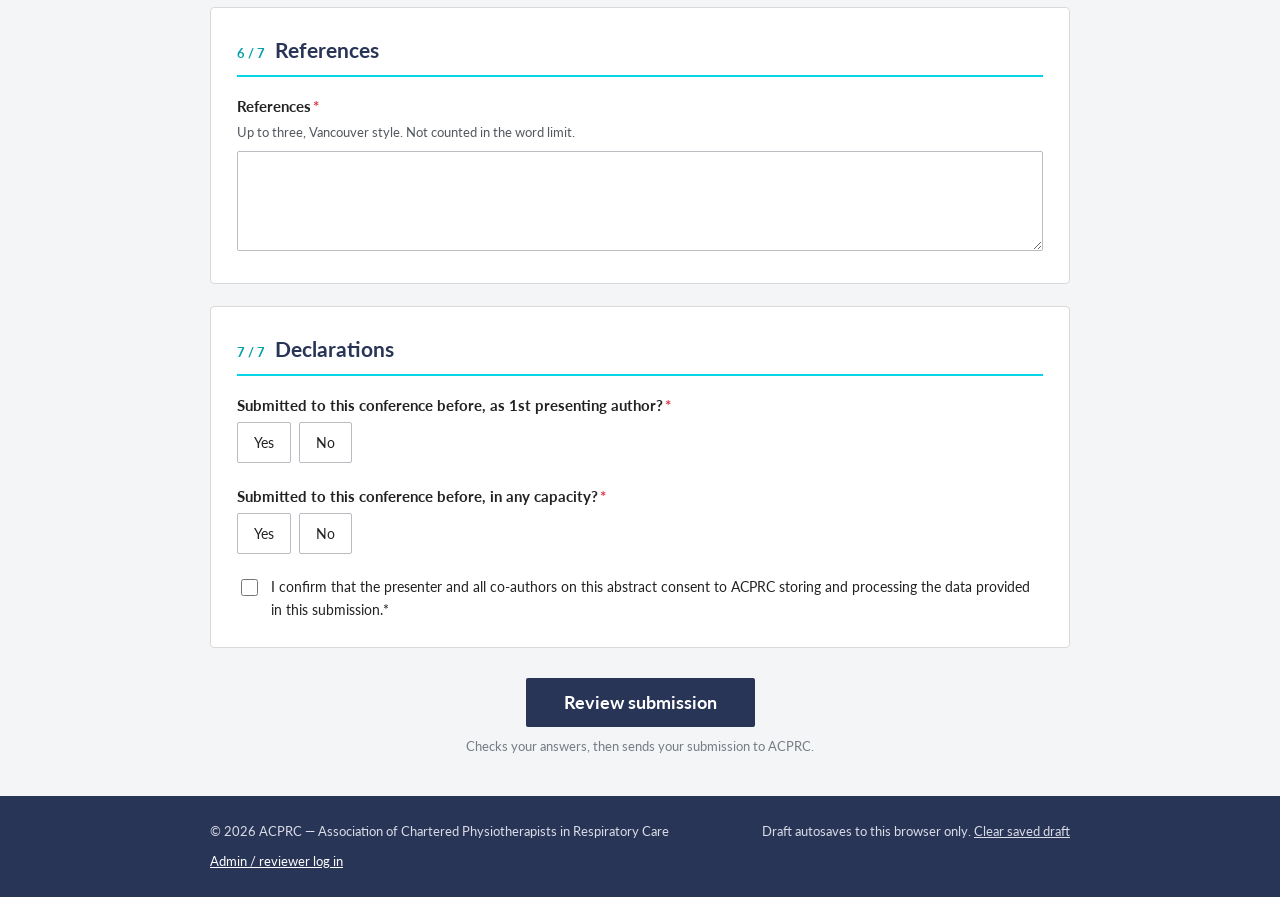
==== commit 2524605b: "Add basic navigation between public pages and admin/reviewer area Public pages (landing, abstract fo" ====
--- a/abstract/index.html
+++ b/abstract/index.html
@@ -311,6 +311,7 @@
     <div class="site-footer-inner">
       <span>&copy; <span id="year"></span> ACPRC — Association of Chartered Physiotherapists in Respiratory Care</span>
       <span>Draft autosaves to this browser only. <button type="button" class="reset-link" id="clearDraft">Clear saved draft</button></span>
+      <span><a href="../login/">Admin / reviewer log in</a></span>
     </div>
   </footer>
 
